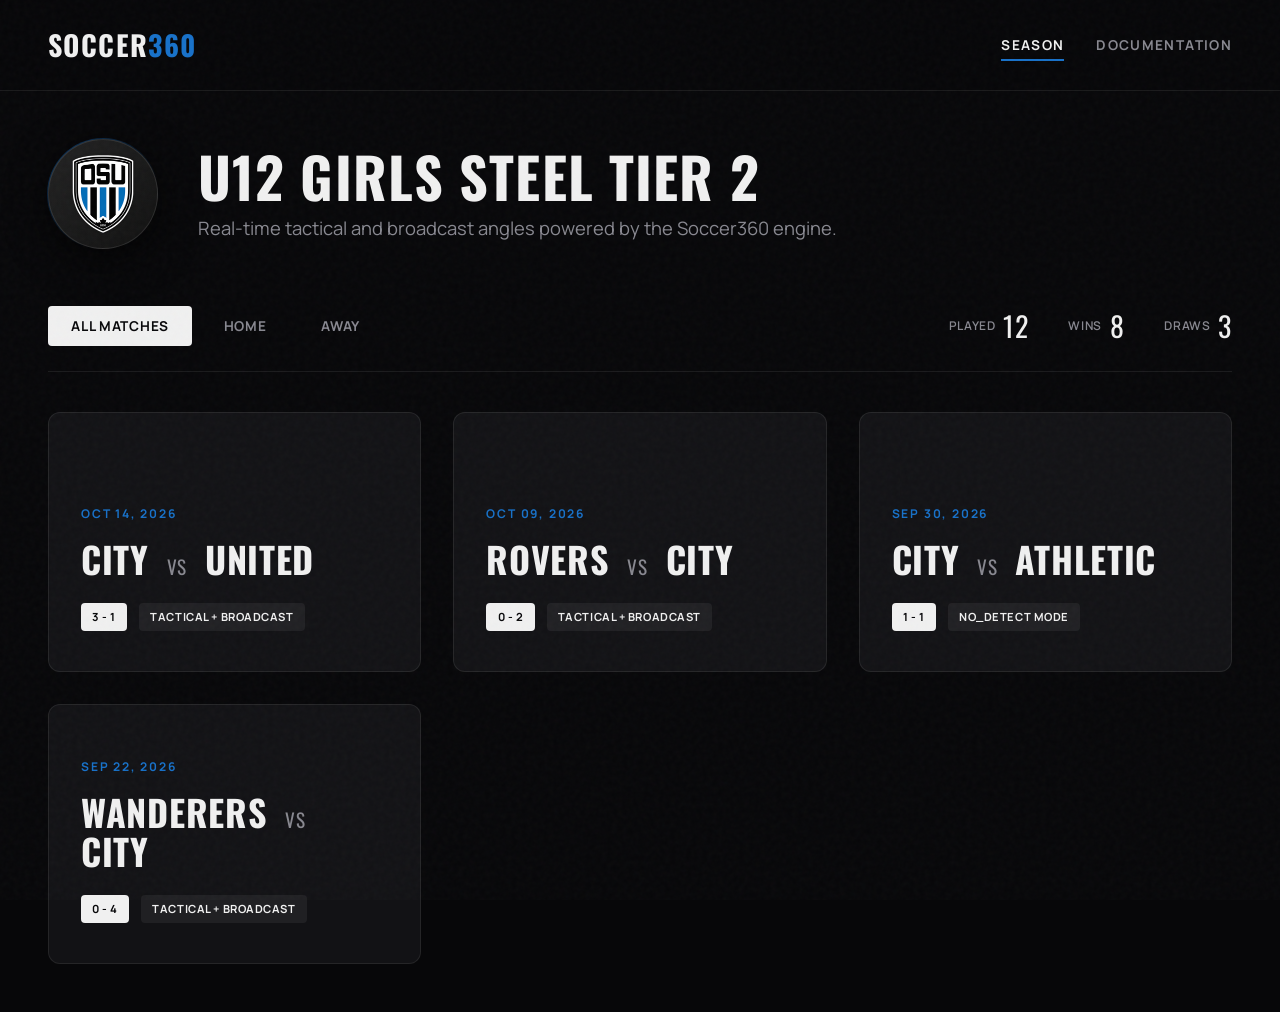
==== parent-site/index.html @ e8527a9f "feat(parent-site): add OSU themed game viewing site" ====
<!DOCTYPE html>
<html lang="en">
<head>
    <meta charset="UTF-8">
    <meta name="viewport" content="width=device-width, initial-scale=1.0">
    <title>Soccer360 Viewer</title>
    <link rel="stylesheet" href="styles.css">
    <link rel="preconnect" href="https://fonts.googleapis.com">
    <link rel="preconnect" href="https://fonts.gstatic.com" crossorigin>
    <link href="https://fonts.googleapis.com/css2?family=Manrope:wght@400;500;600;700&family=Oswald:wght@400;500;600;700&display=swap" rel="stylesheet">
    <script src="script.js" defer></script>
</head>
<body>
    <div class="noise-overlay"></div>
    <nav class="main-nav">
        <div class="logo">SOCCER<span>360</span></div>
        <div class="nav-links">
            <a href="#" class="active" data-view="season">Season</a>
            <a href="#" data-view="about">Documentation</a>
        </div>
    </nav>

    <main id="app-container">
        <!-- V1: Season View -->
        <section id="season-view" class="view active">
            <header class="season-header">
                <div class="team-badge">
                    <img src="logo.png" alt="OSU Logo" class="badge-logo">
                </div>
                <div class="season-info">
                    <h1>U12 GIRLS STEEL TIER 2</h1>
                    <p>Real-time tactical and broadcast angles powered by the Soccer360 engine.</p>
                </div>
            </header>

            <div class="controls-bar">
                <div class="filter-group">
                    <button class="filter-btn active">All Matches</button>
                    <button class="filter-btn">Home</button>
                    <button class="filter-btn">Away</button>
                </div>
                <div class="stats-overview">
                    <span class="stat"><span>Played</span> 12</span>
                    <span class="stat"><span>Wins</span> 8</span>
                    <span class="stat"><span>Draws</span> 3</span>
                </div>
            </div>

            <div class="matches-grid">
                <!-- Match Card 1 -->
                <div class="match-card" onclick="app.openGame('game-01')">
                    <div class="card-bg"></div>
                    <div class="match-date">OCT 14, 2026</div>
                    <div class="match-teams">
                        <h2>CITY <span>VS</span> UNITED</h2>
                    </div>
                    <div class="match-meta">
                        <span class="badge score">3 - 1</span>
                        <span class="badge mode">TACTICAL + BROADCAST</span>
                    </div>
                    <div class="hover-reveal">VIEW MATCH <span>&rarr;</span></div>
                </div>

                <!-- Match Card 2 -->
                <div class="match-card" onclick="app.openGame('game-02')">
                    <div class="card-bg"></div>
                    <div class="match-date">OCT 09, 2026</div>
                    <div class="match-teams">
                        <h2>ROVERS <span>VS</span> CITY</h2>
                    </div>
                    <div class="match-meta">
                        <span class="badge score">0 - 2</span>
                        <span class="badge mode">TACTICAL + BROADCAST</span>
                    </div>
                    <div class="hover-reveal">VIEW MATCH <span>&rarr;</span></div>
                </div>

                <!-- Match Card 3 -->
                <div class="match-card" onclick="app.openGame('game-03')">
                    <div class="card-bg"></div>
                    <div class="match-date">SEP 30, 2026</div>
                    <div class="match-teams">
                        <h2>CITY <span>VS</span> ATHLETIC</h2>
                    </div>
                    <div class="match-meta">
                        <span class="badge score">1 - 1</span>
                        <span class="badge mode">NO_DETECT MODE</span>
                    </div>
                    <div class="hover-reveal">VIEW MATCH <span>&rarr;</span></div>
                </div>
                
                <!-- Match Card 4 -->
                <div class="match-card" onclick="app.openGame('game-04')">
                    <div class="card-bg"></div>
                    <div class="match-date">SEP 22, 2026</div>
                    <div class="match-teams">
                        <h2>WANDERERS <span>VS</span> CITY</h2>
                    </div>
                    <div class="match-meta">
                        <span class="badge score">0 - 4</span>
                        <span class="badge mode">TACTICAL + BROADCAST</span>
                    </div>
                    <div class="hover-reveal">VIEW MATCH <span>&rarr;</span></div>
                </div>
            </div>
        </section>

        <!-- V2: Game View -->
        <section id="game-view" class="view">
            <button class="back-btn" onclick="app.closeGame()">
                <svg width="20" height="20" viewBox="0 0 24 24" fill="none" stroke="currentColor" stroke-width="2"><path d="M19 12H5M12 19l-7-7 7-7"/></svg>
                Back to Season
            </button>
            <div class="game-layout">
                <div class="video-container">
                    <div class="player-wrapper">
                        <!-- Placeholder Video Box -->
                        <div class="video-placeholder">
                            <div class="play-indicator"></div>
                            <span class="player-label">BROADCAST.MP4 (AUTO-FOLLOW)</span>
                        </div>
                    </div>
                    
                    <div class="player-controls">
                        <button class="active">Broadcast</button>
                        <button>Tactical Wide</button>
                    </div>
                </div>

                <div class="sidebar">
                    <div class="game-details">
                        <h2 class="game-title" id="active-game-title">CITY VS UNITED</h2>
                        <div class="game-meta-row">
                            <div class="g-meta"><span class="label">DATE</span><span id="active-game-date">Oct 14, 2026</span></div>
                            <div class="g-meta"><span class="label">LOCATION</span><span id="active-game-loc">North Stadium</span></div>
                            <div class="g-meta"><span class="label">SCORE</span><span id="active-game-score">3 - 1</span></div>
                        </div>
                    </div>

                    <div class="highlights-section">
                        <h3>KEY HIGHLIGHTS</h3>
                        <div class="highlight-list">
                            <div class="highlight-item">
                                <div class="h-time">12:44</div>
                                <div class="h-desc">Goal - Strike from outside box</div>
                                <button class="action-btn play-h">
                                    <svg width="12" height="12" viewBox="0 0 24 24" fill="currentColor"><path d="M5 3l14 9-14 9V3z"/></svg>
                                </button>
                            </div>
                            <div class="highlight-item">
                                <div class="h-time">34:11</div>
                                <div class="h-desc">Yellow Card - Tactical Foul</div>
                                <button class="action-btn play-h">
                                    <svg width="12" height="12" viewBox="0 0 24 24" fill="currentColor"><path d="M5 3l14 9-14 9V3z"/></svg>
                                </button>
                            </div>
                            <div class="highlight-item">
                                <div class="h-time">78:02</div>
                                <div class="h-desc">Goal - Header from corner</div>
                                <button class="action-btn play-h">
                                    <svg width="12" height="12" viewBox="0 0 24 24" fill="currentColor"><path d="M5 3l14 9-14 9V3z"/></svg>
                                </button>
                            </div>
                        </div>
                    </div>

                    <div class="downloads-section">
                        <h3>ARTIFACTS</h3>
                        <a href="javascript:void(0)" class="download-card">
                            <div class="d-icon">
                                <svg width="20" height="20" viewBox="0 0 24 24" fill="none" stroke="currentColor" stroke-width="2"><path d="M21 15v4a2 2 0 0 1-2 2H5a2 2 0 0 1-2-2v-4M7 10l5 5 5-5M12 15V3"/></svg>
                            </div>
                            <div class="d-info">
                                <span class="d-name">broadcast.mp4</span>
                                <span class="d-size">1.2 GB</span>
                            </div>
                        </a>
                        <a href="javascript:void(0)" class="download-card">
                            <div class="d-icon">
                                <svg width="20" height="20" viewBox="0 0 24 24" fill="none" stroke="currentColor" stroke-width="2"><path d="M21 15v4a2 2 0 0 1-2 2H5a2 2 0 0 1-2-2v-4M7 10l5 5 5-5M12 15V3"/></svg>
                            </div>
                            <div class="d-info">
                                <span class="d-name">tactical_wide.mp4</span>
                                <span class="d-size">800 MB</span>
                            </div>
                        </a>
                        <a href="javascript:void(0)" class="download-card meta-download">
                            <div class="d-icon">
                                <svg width="20" height="20" viewBox="0 0 24 24" fill="none" stroke="currentColor" stroke-width="2"><polyline points="16 18 22 12 16 6"></polyline><polyline points="8 6 2 12 8 18"></polyline></svg>
                            </div>
                            <div class="d-info">
                                <span class="d-name">detections.jsonl</span>
                                <span class="d-size">Engine Metadata (15 MB)</span>
                            </div>
                        </a>
                    </div>
                </div>
            </div>
        </section>
    </main>
</body>
</html>
---- parent-site/styles.css ----
:root {
    --bg-dark: #070709;
    --bg-panel: #121215;
    --bg-card: rgba(30, 30, 35, 0.4);
    --border-light: rgba(255, 255, 255, 0.08);
    --text-main: #f0f0f0;
    --text-muted: #888890;
    --accent: #1771c9; /* OSU Blue */
    --accent-hover: #298bed;
    
    --font-heading: 'Oswald', sans-serif;
    --font-body: 'Manrope', sans-serif;
}

* {
    box-sizing: border-box;
    margin: 0;
    padding: 0;
}

body {
    background-color: var(--bg-dark);
    color: var(--text-main);
    font-family: var(--font-body);
    font-size: 16px;
    line-height: 1.5;
    overflow-x: hidden;
    -webkit-font-smoothing: antialiased;
}

h1, h2, h3, .logo, .badge-inner, .stat, .h-time {
    font-family: var(--font-heading);
    text-transform: uppercase;
    letter-spacing: 0.02em;
}

a {
    color: inherit;
    text-decoration: none;
}

button {
    font-family: inherit;
    background: none;
    border: none;
    cursor: pointer;
    color: inherit;
}

.noise-overlay {
    position: fixed;
    top: 0; left: 0; width: 100vw; height: 100vh;
    pointer-events: none;
    background-image: url("data:image/svg+xml,%3Csvg viewBox='0 0 200 200' xmlns='http://www.w3.org/2000/svg'%3E%3Cfilter id='noiseFilter'%3E%3CfeTurbulence type='fractalNoise' baseFrequency='0.85' numOctaves='3' stitchTiles='stitch'/%3E%3C/filter%3E%3Crect width='100%25' height='100%25' filter='url(%23noiseFilter)' opacity='0.03'/%3E%3C/svg%3E");
    z-index: 999;
}

/* Nav */
.main-nav {
    display: flex;
    justify-content: space-between;
    align-items: center;
    padding: 1.5rem 3rem;
    border-bottom: 1px solid var(--border-light);
    background: rgba(7, 7, 9, 0.8);
    backdrop-filter: blur(12px);
    position: sticky;
    top: 0;
    z-index: 100;
}

.logo {
    font-size: 1.75rem;
    font-weight: 700;
    letter-spacing: 0.05em;
}

.logo span {
    color: var(--accent);
}

.nav-links {
    display: flex;
    gap: 2rem;
}

.nav-links a {
    font-size: 0.85rem;
    font-weight: 700;
    text-transform: uppercase;
    letter-spacing: 0.1em;
    color: var(--text-muted);
    transition: color 0.3s ease;
    position: relative;
}

.nav-links a.active, .nav-links a:hover {
    color: var(--text-main);
}

.nav-links a.active::after {
    content: '';
    position: absolute;
    bottom: -6px;
    left: 0;
    width: 100%;
    height: 2px;
    background: var(--accent);
}

/* Main Container */
#app-container {
    padding: 3rem;
    max-width: 1600px;
    margin: 0 auto;
}

.view {
    display: none;
    animation: fadeIn 0.4s cubic-bezier(0.16, 1, 0.3, 1) forwards;
}

.view.active {
    display: block;
}

@keyframes fadeIn {
    from { opacity: 0; transform: translateY(15px); }
    to { opacity: 1; transform: translateY(0); }
}

/* Season Header */
.season-header {
    display: flex;
    align-items: center;
    gap: 2.5rem;
    margin-bottom: 3.5rem;
}

.team-badge {
    width: 110px;
    height: 110px;
    border-radius: 50%;
    background: linear-gradient(135deg, #222, #111);
    border: 1px solid rgba(255,255,255,0.1);
    display: flex;
    align-items: center;
    justify-content: center;
    box-shadow: 0 10px 40px rgba(0,0,0,0.8);
    position: relative;
}

.team-badge::after {
    content: '';
    position: absolute;
    top: -2px; left: -2px; right: -2px; bottom: -2px;
    border-radius: 50%;
    background: linear-gradient(135deg, var(--accent), transparent 70%);
    z-index: -1;
    opacity: 0.6;
}

.badge-logo {
    width: 65%;
    height: auto;
    object-fit: contain;
    z-index: 10;
}

.season-info h1 {
    font-size: 3.5rem;
    line-height: 1.1;
    margin-bottom: 0.5rem;
}

.season-info p {
    color: var(--text-muted);
    font-size: 1.15rem;
    max-width: 650px;
}

/* Controls Bar */
.controls-bar {
    display: flex;
    justify-content: space-between;
    align-items: center;
    margin-bottom: 2.5rem;
    padding-bottom: 1.5rem;
    border-bottom: 1px solid var(--border-light);
}

.filter-group {
    display: flex;
    gap: 0.5rem;
}

.filter-btn {
    padding: 0.6rem 1.4rem;
    border-radius: 4px;
    background: transparent;
    border: 1px solid transparent;
    font-size: 0.85rem;
    font-weight: 700;
    text-transform: uppercase;
    letter-spacing: 0.05em;
    color: var(--text-muted);
    transition: all 0.2s ease;
}

.filter-btn:hover {
    color: var(--text-main);
    background: rgba(255,255,255,0.03);
}

.filter-btn.active {
    background: var(--text-main);
    color: var(--bg-dark);
}

.stats-overview {
    display: flex;
    gap: 2.5rem;
}

.stat {
    font-size: 1.75rem;
    display: flex;
    align-items: center;
    gap: 0.5rem;
}

.stat span {
    font-family: var(--font-body);
    font-size: 0.75rem;
    text-transform: uppercase;
    font-weight: 600;
    letter-spacing: 0.05em;
    color: var(--text-muted);
}

/* Matches Grid */
.matches-grid {
    display: grid;
    grid-template-columns: repeat(auto-fill, minmax(360px, 1fr));
    gap: 2rem;
}

.match-card {
    position: relative;
    background: var(--bg-panel);
    border: 1px solid var(--border-light);
    border-radius: 12px;
    padding: 2.5rem 2rem;
    cursor: pointer;
    overflow: hidden;
    transition: transform 0.4s cubic-bezier(0.16, 1, 0.3, 1), border-color 0.4s ease;
    height: 260px;
    display: flex;
    flex-direction: column;
}

.match-card:hover {
    transform: translateY(-8px);
    border-color: var(--accent);
}

.card-bg {
    position: absolute;
    top: 0; left: 0; width: 100%; height: 100%;
    background: radial-gradient(circle at top right, rgba(23, 113, 201, 0.06), transparent 60%);
    z-index: 0;
    opacity: 0;
    transition: opacity 0.4s ease;
}

.match-card:hover .card-bg {
    opacity: 1;
}

.match-card > * {
    position: relative;
    z-index: 1;
}

.match-date {
    font-size: 0.75rem;
    font-weight: 700;
    color: var(--accent);
    letter-spacing: 0.15em;
    margin-bottom: 1rem;
}

.match-teams h2 {
    font-size: 2.25rem;
    line-height: 1.1;
    margin-bottom: 1.5rem;
}

.match-teams span {
    color: var(--text-muted);
    font-size: 1.2rem;
    font-weight: 400;
    margin: 0 0.5rem;
}

.match-meta {
    margin-top: auto;
    display: flex;
    gap: 0.75rem;
    transition: opacity 0.3s ease;
}

.badge {
    padding: 0.35rem 0.7rem;
    border-radius: 4px;
    font-size: 0.7rem;
    font-weight: 700;
    letter-spacing: 0.05em;
    background: rgba(255,255,255,0.06);
}

.badge.score {
    background: var(--text-main);
    color: var(--bg-dark);
}

.hover-reveal {
    position: absolute;
    bottom: -40px;
    right: 2rem;
    font-size: 0.85rem;
    font-weight: 700;
    color: var(--accent);
    letter-spacing: 0.1em;
    transition: bottom 0.4s cubic-bezier(0.16, 1, 0.3, 1);
    display: flex;
    align-items: center;
    gap: 0.5rem;
}

.match-card:hover .hover-reveal {
    bottom: 2.5rem;
}

.match-card:hover .match-meta {
    opacity: 0;
}

/* Game View */
.back-btn {
    font-size: 0.85rem;
    font-weight: 700;
    text-transform: uppercase;
    letter-spacing: 0.1em;
    color: var(--text-muted);
    margin-bottom: 2rem;
    display: inline-flex;
    align-items: center;
    gap: 0.5rem;
    transition: color 0.2s ease;
}

.back-btn:hover {
    color: var(--accent);
}

.game-layout {
    display: grid;
    grid-template-columns: 1fr 420px;
    gap: 4rem;
}

/* Video Player */
.video-container {
    display: flex;
    flex-direction: column;
    gap: 1.5rem;
}

.player-wrapper {
    aspect-ratio: 16/9;
    background: #000;
    border-radius: 12px;
    border: 1px solid rgba(255,255,255,0.1);
    position: relative;
    overflow: hidden;
    box-shadow: 0 30px 60px rgba(0,0,0,0.6);
}

.video-placeholder {
    width: 100%;
    height: 100%;
    background: linear-gradient(to bottom right, #09090b, #121215);
    display: flex;
    flex-direction: column;
    align-items: center;
    justify-content: center;
    position: relative;
    background-image: repeating-linear-gradient(0deg, transparent, transparent 2px, rgba(0,0,0,0.3) 2px, rgba(0,0,0,0.3) 4px);
    background-size: 100% 4px;
}

.play-indicator {
    width: 90px;
    height: 90px;
    border-radius: 50%;
    background: rgba(23, 113, 201, 0.05);
    border: 2px solid var(--accent);
    display: flex;
    align-items: center;
    justify-content: center;
    cursor: pointer;
    transition: transform 0.3s cubic-bezier(0.16, 1, 0.3, 1), background 0.3s ease;
    margin-bottom: 2rem;
}

.play-indicator::after {
    content: '';
    width: 0;
    height: 0;
    border-style: solid;
    border-width: 14px 0 14px 22px;
    border-color: transparent transparent transparent var(--accent);
    margin-left: 8px;
}

.play-indicator:hover {
    transform: scale(1.1);
    background: rgba(23, 113, 201, 0.15);
}

.player-label {
    font-family: var(--font-heading);
    color: var(--text-muted);
    letter-spacing: 0.25em;
    font-size: 0.9rem;
}

.player-controls {
    display: flex;
    gap: 1rem;
    padding: 1rem;
    background: var(--bg-panel);
    border-radius: 8px;
    border: 1px solid var(--border-light);
}

.player-controls button {
    padding: 0.75rem 1.5rem;
    border-radius: 4px;
    font-size: 0.85rem;
    font-weight: 700;
    text-transform: uppercase;
    letter-spacing: 0.05em;
    color: var(--text-muted);
    transition: all 0.2s ease;
}

.player-controls button.active {
    background: rgba(255,255,255,0.1);
    color: var(--text-main);
}

.player-controls button:hover:not(.active) {
    background: rgba(255,255,255,0.05);
}

/* Sidebar */
.sidebar {
    display: flex;
    flex-direction: column;
    gap: 3rem;
}

.game-title {
    font-size: 3rem;
    margin-bottom: 1.5rem;
    line-height: 1.1;
}

.game-meta-row {
    display: flex;
    gap: 2.5rem;
    padding-bottom: 2rem;
    border-bottom: 1px solid var(--border-light);
}

.g-meta {
    display: flex;
    flex-direction: column;
    gap: 0.5rem;
    font-size: 0.95rem;
    font-weight: 500;
}

.g-meta .label {
    font-size: 0.7rem;
    color: var(--text-muted);
    font-weight: 700;
    letter-spacing: 0.1em;
}

.sidebar h3 {
    font-size: 1.25rem;
    margin-bottom: 1.5rem;
    position: relative;
    padding-left: 1.25rem;
}

.sidebar h3::before {
    content: '';
    position: absolute;
    left: 0;
    top: 4px;
    bottom: 4px;
    width: 4px;
    background: var(--accent);
}

/* Highlights */
.highlight-list {
    display: flex;
    flex-direction: column;
    gap: 1rem;
}

.highlight-item {
    display: flex;
    align-items: center;
    background: var(--bg-panel);
    padding: 1.25rem;
    border-radius: 8px;
    border: 1px solid var(--border-light);
    transition: border-color 0.2s ease, transform 0.2s ease, background 0.2s ease;
    cursor: pointer;
}

.highlight-item:hover {
    border-color: rgba(255,255,255,0.2);
    transform: translateX(4px);
    background: rgba(30, 30, 35, 0.8);
}

.h-time {
    font-size: 1.15rem;
    color: var(--accent);
    width: 65px;
}

.h-desc {
    flex: 1;
    font-size: 0.9rem;
    font-weight: 500;
}

.action-btn {
    width: 36px;
    height: 36px;
    border-radius: 50%;
    background: rgba(255,255,255,0.05);
    display: flex;
    align-items: center;
    justify-content: center;
    color: var(--text-main);
    transition: background 0.2s ease, transform 0.2s ease;
}

.highlight-item:hover .action-btn {
    background: var(--accent);
    color: var(--bg-dark);
    transform: scale(1.1);
}

/* Downloads */
.downloads-section {
    display: flex;
    flex-direction: column;
    gap: 0.75rem;
}

.download-card {
    display: flex;
    align-items: center;
    gap: 1.25rem;
    background: var(--bg-panel);
    padding: 1.25rem;
    border-radius: 8px;
    border: 1px solid var(--border-light);
    transition: all 0.2s ease;
}

.download-card:hover {
    background: rgba(255,255,255,0.05);
    border-color: rgba(255,255,255,0.2);
    transform: translateX(5px);
}

.d-icon {
    width: 44px;
    height: 44px;
    background: rgba(23, 113, 201, 0.1);
    color: var(--accent);
    border-radius: 6px;
    display: flex;
    align-items: center;
    justify-content: center;
}

.meta-download .d-icon {
    background: rgba(0, 240, 255, 0.1);
    color: #00f0ff;
}

.d-info {
    display: flex;
    flex-direction: column;
    gap: 0.25rem;
}

.d-name {
    font-weight: 600;
    font-size: 0.95rem;
    letter-spacing: 0.02em;
}

.d-size {
    font-size: 0.8rem;
    color: var(--text-muted);
}

@media (max-width: 1300px) {
    .game-layout {
        grid-template-columns: 1fr;
    }
    .sidebar {
        display: grid;
        grid-template-columns: 1fr;
        gap: 2rem;
    }
}
@media (min-width: 768px) and (max-width: 1300px) {
    .sidebar {
        grid-template-columns: 1fr 1fr;
        gap: 3rem;
    }
    .game-details {
        grid-column: 1 / -1;
    }
}
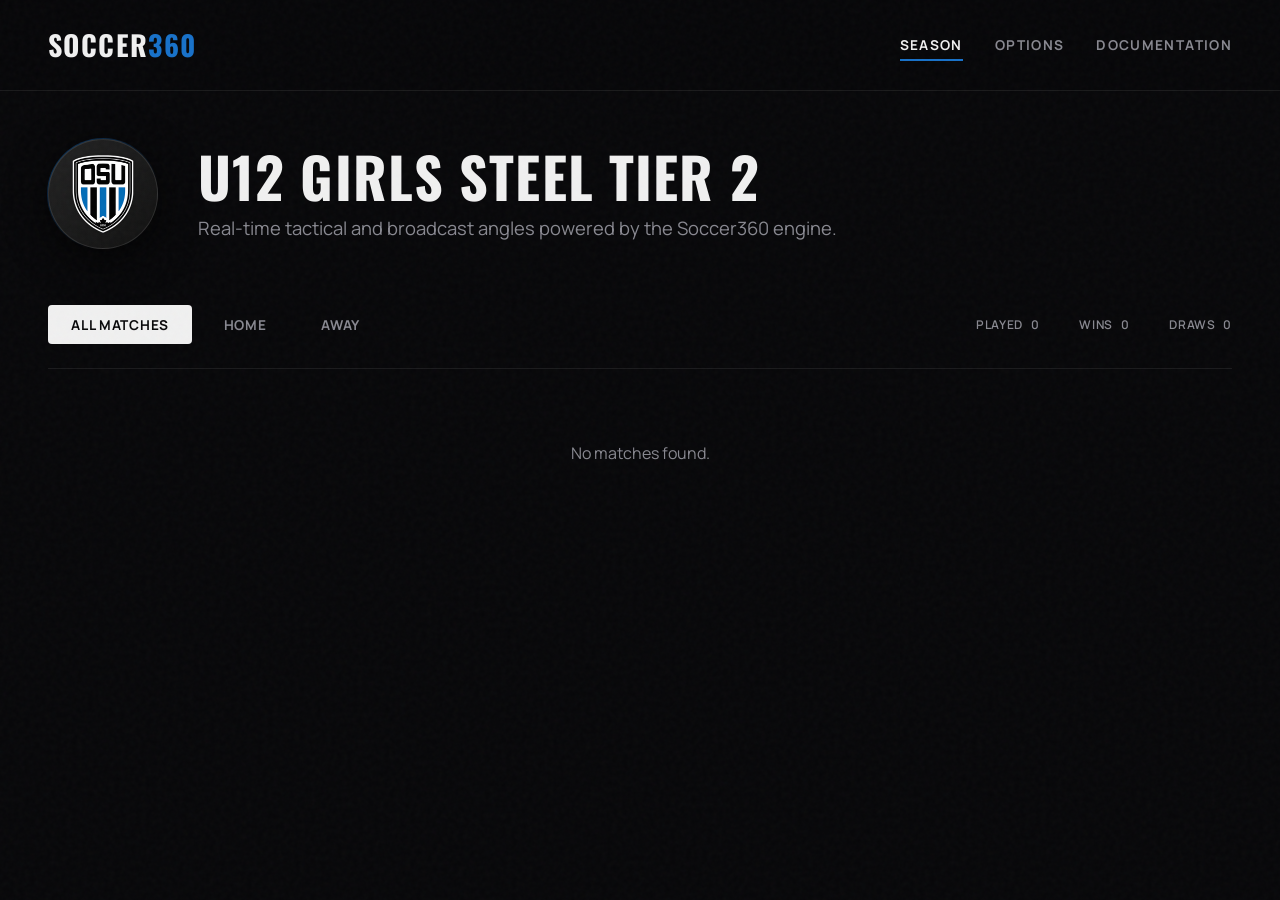
==== commit 1861246e: "feat: Add label upload endpoint and stale job cleanup on startup" ====
--- a/parent-site/index.html
+++ b/parent-site/index.html
@@ -16,6 +16,7 @@
         <div class="logo">SOCCER<span>360</span></div>
         <div class="nav-links">
             <a href="#" class="active" data-view="season">Season</a>
+            <a href="#" data-view="options">Options</a>
             <a href="#" data-view="about">Documentation</a>
         </div>
     </nav>
@@ -40,68 +41,14 @@
                     <button class="filter-btn">Away</button>
                 </div>
                 <div class="stats-overview">
-                    <span class="stat"><span>Played</span> 12</span>
-                    <span class="stat"><span>Wins</span> 8</span>
-                    <span class="stat"><span>Draws</span> 3</span>
+                    <span class="stat"><span>Played</span> <span id="stat-played">0</span></span>
+                    <span class="stat"><span>Wins</span> <span id="stat-wins">0</span></span>
+                    <span class="stat"><span>Draws</span> <span id="stat-draws">0</span></span>
                 </div>
             </div>
 
-            <div class="matches-grid">
-                <!-- Match Card 1 -->
-                <div class="match-card" onclick="app.openGame('game-01')">
-                    <div class="card-bg"></div>
-                    <div class="match-date">OCT 14, 2026</div>
-                    <div class="match-teams">
-                        <h2>CITY <span>VS</span> UNITED</h2>
-                    </div>
-                    <div class="match-meta">
-                        <span class="badge score">3 - 1</span>
-                        <span class="badge mode">TACTICAL + BROADCAST</span>
-                    </div>
-                    <div class="hover-reveal">VIEW MATCH <span>&rarr;</span></div>
-                </div>
-
-                <!-- Match Card 2 -->
-                <div class="match-card" onclick="app.openGame('game-02')">
-                    <div class="card-bg"></div>
-                    <div class="match-date">OCT 09, 2026</div>
-                    <div class="match-teams">
-                        <h2>ROVERS <span>VS</span> CITY</h2>
-                    </div>
-                    <div class="match-meta">
-                        <span class="badge score">0 - 2</span>
-                        <span class="badge mode">TACTICAL + BROADCAST</span>
-                    </div>
-                    <div class="hover-reveal">VIEW MATCH <span>&rarr;</span></div>
-                </div>
-
-                <!-- Match Card 3 -->
-                <div class="match-card" onclick="app.openGame('game-03')">
-                    <div class="card-bg"></div>
-                    <div class="match-date">SEP 30, 2026</div>
-                    <div class="match-teams">
-                        <h2>CITY <span>VS</span> ATHLETIC</h2>
-                    </div>
-                    <div class="match-meta">
-                        <span class="badge score">1 - 1</span>
-                        <span class="badge mode">NO_DETECT MODE</span>
-                    </div>
-                    <div class="hover-reveal">VIEW MATCH <span>&rarr;</span></div>
-                </div>
-                
-                <!-- Match Card 4 -->
-                <div class="match-card" onclick="app.openGame('game-04')">
-                    <div class="card-bg"></div>
-                    <div class="match-date">SEP 22, 2026</div>
-                    <div class="match-teams">
-                        <h2>WANDERERS <span>VS</span> CITY</h2>
-                    </div>
-                    <div class="match-meta">
-                        <span class="badge score">0 - 4</span>
-                        <span class="badge mode">TACTICAL + BROADCAST</span>
-                    </div>
-                    <div class="hover-reveal">VIEW MATCH <span>&rarr;</span></div>
-                </div>
+            <div class="matches-grid" id="matches-grid">
+                <!-- Matches will be dynamically populated here -->
             </div>
         </section>
 
@@ -114,16 +61,23 @@
             <div class="game-layout">
                 <div class="video-container">
                     <div class="player-wrapper">
-                        <!-- Placeholder Video Box -->
-                        <div class="video-placeholder">
+                        <video id="game-video" controls class="main-video">
+                            Your browser does not support the video tag.
+                        </video>
+                        <div class="video-placeholder" id="video-placeholder" style="display: none;">
                             <div class="play-indicator"></div>
-                            <span class="player-label">BROADCAST.MP4 (AUTO-FOLLOW)</span>
+                            <span class="player-label">VIDEO NOT AVAILABLE</span>
                         </div>
                     </div>
                     
                     <div class="player-controls">
-                        <button class="active">Broadcast</button>
-                        <button>Tactical Wide</button>
+                        <div id="segment-selector" class="segment-pill-group" style="margin-bottom: 0.5rem; display: none;">
+                            <!-- Segments like "1st Half", "2nd Half" here -->
+                        </div>
+                        <div class="view-toggle">
+                            <button class="active">Broadcast</button>
+                            <button>Tactical Wide</button>
+                        </div>
                     </div>
                 </div>
 
@@ -139,28 +93,8 @@
 
                     <div class="highlights-section">
                         <h3>KEY HIGHLIGHTS</h3>
-                        <div class="highlight-list">
-                            <div class="highlight-item">
-                                <div class="h-time">12:44</div>
-                                <div class="h-desc">Goal - Strike from outside box</div>
-                                <button class="action-btn play-h">
-                                    <svg width="12" height="12" viewBox="0 0 24 24" fill="currentColor"><path d="M5 3l14 9-14 9V3z"/></svg>
-                                </button>
-                            </div>
-                            <div class="highlight-item">
-                                <div class="h-time">34:11</div>
-                                <div class="h-desc">Yellow Card - Tactical Foul</div>
-                                <button class="action-btn play-h">
-                                    <svg width="12" height="12" viewBox="0 0 24 24" fill="currentColor"><path d="M5 3l14 9-14 9V3z"/></svg>
-                                </button>
-                            </div>
-                            <div class="highlight-item">
-                                <div class="h-time">78:02</div>
-                                <div class="h-desc">Goal - Header from corner</div>
-                                <button class="action-btn play-h">
-                                    <svg width="12" height="12" viewBox="0 0 24 24" fill="currentColor"><path d="M5 3l14 9-14 9V3z"/></svg>
-                                </button>
-                            </div>
+                        <div class="highlight-list" id="highlights-list">
+                            <!-- Highlights will be dynamically populated here -->
                         </div>
                     </div>
 
@@ -198,5 +132,67 @@
             </div>
         </section>
     </main>
+
+    <!-- Options View Modal/Overlay (placed outside main sections or inside, we'll use a section) -->
+    <section id="options-view" class="view">
+        <div class="options-container">
+            <h2>Game Management Options</h2>
+            <p>Configure matches to display on the season view by providing paths to processed outputs.</p>
+            
+            <div class="options-card">
+                <h3>Global Settings</h3>
+                <div class="form-group">
+                    <label>Dashboard API Base URL</label>
+                    <input type="text" id="opt-dashboard-url" placeholder="http://localhost:8088">
+                </div>
+            </div>
+
+            <div class="options-card mt-4">
+                <h3>Add New Match</h3>
+                <form id="add-game-form">
+                    <div class="form-group">
+                        <label>Game Title</label>
+                        <input type="text" id="opt-title" placeholder="e.g. OSU Steel vs OSU Iron 1st Half" required>
+                    </div>
+                    <div class="form-row">
+                        <div class="form-group">
+                            <label>Date</label>
+                            <input type="text" id="opt-date" placeholder="e.g. OCT 14, 2026" required>
+                        </div>
+                        <div class="form-group">
+                            <label>Score</label>
+                            <input type="text" id="opt-score" placeholder="e.g. 3 - 1">
+                        </div>
+                    </div>
+                    <div class="form-group">
+                        <label>Base Output Path (Absolute path to the processed folder)</label>
+                        <input type="text" id="opt-path" placeholder="e.g. /tank/processed/OSU Steel vs OSU Iron 1st Half" required>
+                    </div>
+                    <div class="form-group">
+                        <label>Status/Mode Badge</label>
+                        <input type="text" id="opt-mode" placeholder="e.g. TACTICAL + BROADCAST" value="TACTICAL + BROADCAST">
+                    </div>
+                    <div class="form-group">
+                        <label>Highlights JSON (Optional - Paste content of highlights.json)</label>
+                        <textarea id="opt-highlights" style="width: 100%; height: 100px; background: var(--bg-dark); border: 1px solid var(--border-light); color: var(--text-main); font-family: monospace; border-radius: 4px; padding: 0.5rem;" placeholder='{"clips": [...]}'></textarea>
+                    </div>
+                    
+                    <input type="hidden" id="opt-edit-id">
+                    <button type="submit" id="opt-submit-btn" class="btn-primary">Add Match</button>
+                    <button type="button" id="opt-cancel-edit" class="btn-secondary" style="display:none; margin-left: 0.5rem;">Cancel Edit</button>
+                    <button type="button" id="load-auto-btn" class="btn-secondary" style="float: right;">Auto Detect (Needs metadata.json)</button>
+                </form>
+            </div>
+
+            <div class="options-card mt-4">
+                <h3>Configured Matches</h3>
+                <div id="configured-games-list" class="games-list">
+                    <!-- Configured games populated here -->
+                </div>
+                <button type="button" id="clear-games-btn" class="btn-danger mt-2">Clear All Games</button>
+            </div>
+        </div>
+    </section>
+
 </body>
 </html>
--- a/parent-site/styles.css
+++ b/parent-site/styles.css
@@ -647,3 +647,203 @@
         grid-column: 1 / -1;
     }
 }
+
+/* ==========================================================================
+   Options View & Video Elements
+   ========================================================================== */
+
+.options-container {
+    max-width: 800px;
+    margin: 4rem auto;
+    padding: 2rem;
+    background: var(--surface-light, var(--bg-panel));
+    border: 1px solid var(--border-light);
+    border-radius: 12px;
+}
+
+.options-container h2 {
+    font-family: var(--font-heading);
+    font-size: 1.5rem;
+    margin-bottom: 0.5rem;
+    color: var(--text-main);
+}
+
+.options-container p {
+    color: var(--text-muted);
+    margin-bottom: 2rem;
+    font-size: 0.95rem;
+}
+
+.options-card {
+    background: var(--bg-card);
+    padding: 1.5rem;
+    border-radius: 8px;
+    border: 1px solid var(--border-light);
+}
+
+.options-card h3 {
+    font-family: var(--font-heading);
+    font-size: 1.2rem;
+    margin-bottom: 1rem;
+    color: var(--text-main);
+}
+
+.form-group {
+    margin-bottom: 1rem;
+}
+
+.form-row {
+    display: flex;
+    gap: 1rem;
+}
+
+.form-row .form-group {
+    flex: 1;
+}
+
+.form-group label {
+    display: block;
+    margin-bottom: 0.5rem;
+    font-size: 0.85rem;
+    color: var(--text-muted);
+    text-transform: uppercase;
+    letter-spacing: 0.05em;
+}
+
+.form-group input {
+    width: 100%;
+    padding: 0.75rem;
+    background: var(--bg-dark);
+    border: 1px solid var(--border-light);
+    border-radius: 4px;
+    color: var(--text-main);
+    font-family: var(--font-body);
+    font-size: 1rem;
+}
+
+.form-group input:focus {
+    outline: none;
+    border-color: var(--accent);
+}
+
+.btn-primary, .btn-secondary, .btn-danger {
+    padding: 0.75rem 1.5rem;
+    border: none;
+    border-radius: 4px;
+    font-family: var(--font-heading);
+    font-size: 0.9rem;
+    font-weight: 600;
+    cursor: pointer;
+    transition: all 0.2s ease;
+    text-transform: uppercase;
+    letter-spacing: 0.05em;
+}
+
+.btn-primary {
+    background: var(--accent);
+    color: var(--text-main);
+}
+
+.btn-primary:hover {
+    background: var(--accent-hover);
+}
+
+.btn-secondary {
+    background: transparent;
+    color: var(--text-main);
+    border: 1px solid var(--border-light);
+    margin-left: 0.5rem;
+}
+
+.btn-secondary:hover {
+    background: rgba(255,255,255,0.05);
+}
+
+.btn-danger {
+    background: transparent;
+    color: #ff4a4a;
+    border: 1px solid #ff4a4a;
+}
+
+.btn-danger:hover {
+    background: rgba(255, 74, 74, 0.1);
+}
+
+.mt-2 { margin-top: 1rem; }
+.mt-4 { margin-top: 2rem; }
+
+/* Configured Games List */
+.games-list {
+    display: flex;
+    flex-direction: column;
+    gap: 0.75rem;
+}
+
+.config-game-item {
+    display: flex;
+    justify-content: space-between;
+    align-items: center;
+    padding: 1rem;
+    background: var(--bg-dark);
+    border: 1px solid var(--border-light);
+    border-radius: 6px;
+}
+
+.config-game-info strong {
+    display: block;
+    color: var(--text-main);
+    margin-bottom: 0.25rem;
+}
+
+.config-game-info span {
+    font-size: 0.85rem;
+    color: var(--text-muted);
+}
+
+/* Video Styles */
+.main-video {
+    width: 100%;
+    height: 100%;
+    object-fit: contain;
+    background: #000;
+    display: none; /* Hidden until loaded */
+}
+
+.main-video.active {
+    display: block;
+}
+
+.match-card-edit-btn {
+    position: absolute;
+    top: 1rem;
+    right: 1rem;
+    background: rgba(0, 0, 0, 0.5);
+    border: 1px solid rgba(255,255,255,0.2);
+    color: var(--text-muted);
+    border-radius: 4px;
+    width: 32px;
+    height: 32px;
+    display: flex;
+    align-items: center;
+    justify-content: center;
+    cursor: pointer;
+    transition: all 0.2s;
+    z-index: 10;
+    opacity: 0;
+}
+
+.match-card:hover .match-card-edit-btn {
+    opacity: 1;
+}
+
+.match-card-edit-btn:hover {
+    background: var(--accent-color);
+    border-color: var(--accent-color);
+    color: white;
+}
+
+.game-header h2 {
+    display: flex;
+    align-items: center;
+}
+
